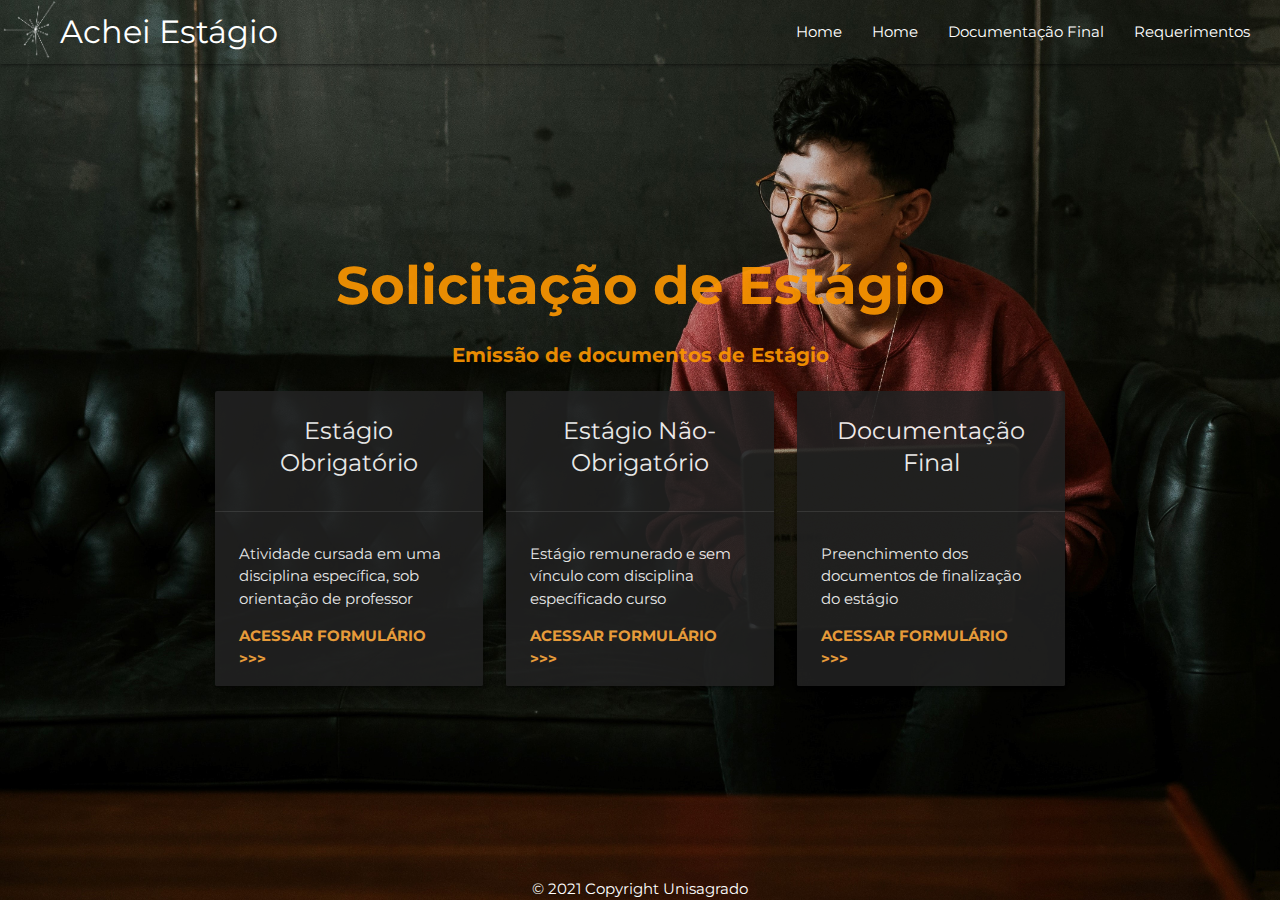
==== src/main/webapp/index.html @ 43e734d6 "primeiro commit" ====
<!DOCTYPE html>
<html lang="en">

<head>
    <meta charset="UTF-8">
    <meta http-equiv="X-UA-Compatible" content="IE=edge">
    <meta name="viewport" content="width=device-width, initial-scale=1.0">
    <title>Achei Estágio</title>

    <!-- Compiled and minified CSS -->
    <link rel="stylesheet" href="https://cdnjs.cloudflare.com/ajax/libs/materialize/1.0.0/css/materialize.min.css">
    <link rel="stylesheet" href="css/style.css">
    <link rel="stylesheet" href="css/fonte.css">
    <link rel= "shortcut icon" href= "Imagens/imgLogo.ico " type= "image/x-icon">
</head>

<body style="background-image: url(Imagens/imgHome.jpg); background-size:cover; ">
    <!-- Dropdown Structure -->
    <ul id= "dropdown1" class="dropdown-content">
        <li><a href="#! ">one</a></li>
        <li><a href="#! ">two</a></li>
        <li class="divider "></li>
        <li><a href="#! ">three</a></li>
    </ul>
    <nav class="transparent ">
        <div class="nav-wrapper ">
            <img src="Imagens/imgLogo.png " style="height: 60px; " alt=" ">
            <a href="index.html " class="brand-logo ">Achei Estágio</a>

            <ul class="right hide-on-med-and-down ">
                <li><a href=" ">Home</a></li>
                <li><a href=" ">Home</a></li>
                <li><a href="badges.html ">Documentação Final</a></li>
                <!-- Dropdown Trigger -->
                <li><a class="dropdown-trigger " href="#! " data-target="dropdown1 ">Requerimentos<i class="material-icons right "></i></a></li>
            </ul>
        </div>
    </nav>
    <div class="container ">
        <div class="row ">
            <div class="col s12 m12 ">

                <h2 class="center orange-text " style="opacity: 0.9; "><b>Solicitação de Estágio</b></h2>

                <h3 class="center " style="font-size: 20px; ">
                    <b class="center orange-text " style="opacity: 0.9; ">Emissão de documentos de Estágio</b></h3>
                <div class=" col s12 m4 ">
                    <div class="card grey darken-4 ">
                        <div class="card-content white-text center ">
                            <span class="card-title "><b> Estágio Obrigatório</b></span>
                            <p>
                                
                            </p>
                        </div>
                        <div class="card-action white-text ">
                            <p> Atividade cursada em uma disciplina específica, sob orientação de professor</p>
                            <a href="dadosPessoais.jsp "><b>Acessar formulário >>> </b></a>
                        </div>
                    </div>
                </div>
                <div class="col s12 m4 ">
                    <div class="card grey darken-4 ">
                        <div class="card-content white-text center ">
                            <span class="card-title "><b> Estágio Não-Obrigatório</b></span>

                        </div>
                        <div class="card-action white-text ">
                            <p>Estágio remunerado e sem vínculo com disciplina específicado curso</p>
                            <a href="# "><b>Acessar formulário >>> </b></a>
                        </div>
                    </div>
                </div>
                <div class="col s12 m4 ">
                    <div class="card grey darken-4 ">
                        <div class="card-content white-text center ">
                            <span class="card-title "><b>Documentação Final</b></span>

                        </div>
                        <div class="card-action white-text ">
                            <p>Preenchimento dos documentos de finalização do estágio</p>
                            <a href="# "><b>Acessar formulário >>> </b></a>
                        </div>
                    </div>
                </div>
            </div>
        </div>
    </div>
    <footer class="page-footer-home ">

        <div class="footer-copyright ">
            <div class="container white-text ">
                © 2021 Copyright Unisagrado
                <a class="grey-text text-lighten-4 right " href="#! "></a>
            </div>
        </div>
    </footer>
    <script>
        M.AutoInit();
    </script>
    <!-- JQuery -->
    <script src= "https://code.jquery.com/jquery-3.6.0.js" integrity= "sha256-H+K7U5CnXl1h5ywQfKtSj8PCmoN9aaq30gDh27Xc0jk=" crossorigin= "anonymous"></script>

    <!-- Compiled and minified JavaScript -->
    <script src=" https://cdnjs.cloudflare.com/ajax/libs/materialize/1.0.0/js/materialize.min.js "></script>

    <script>
        $(".dropdown-trigger ").dropdown();
    </script>
</body>

</html>
---- src/main/webapp/css/style.css ----
@import url('https://fonts.googleapis.com/css2?family=Montserrat&display=swap');
body {
    display: flex;
    min-height: 100vh;
    flex-direction: column;
    background-color: #e0f2f1;
    font-family: 'Montserrat', sans-serif;
}

.transparent {
    background-color: rgba(0, 0, 0, 0);
}

.container {
    flex: 1 0 auto;
}

.container {
    display: flex;
    justify-content: center;
    align-items: center;
}

.card {
    opacity: 0.9;
}
---- src/main/webapp/css/fonte.css ----
@import url('https://fonts.googleapis.com/css2?family=Montserrat&display=swap');
body {
    font-family: 'Montserrat', sans-serif;
}
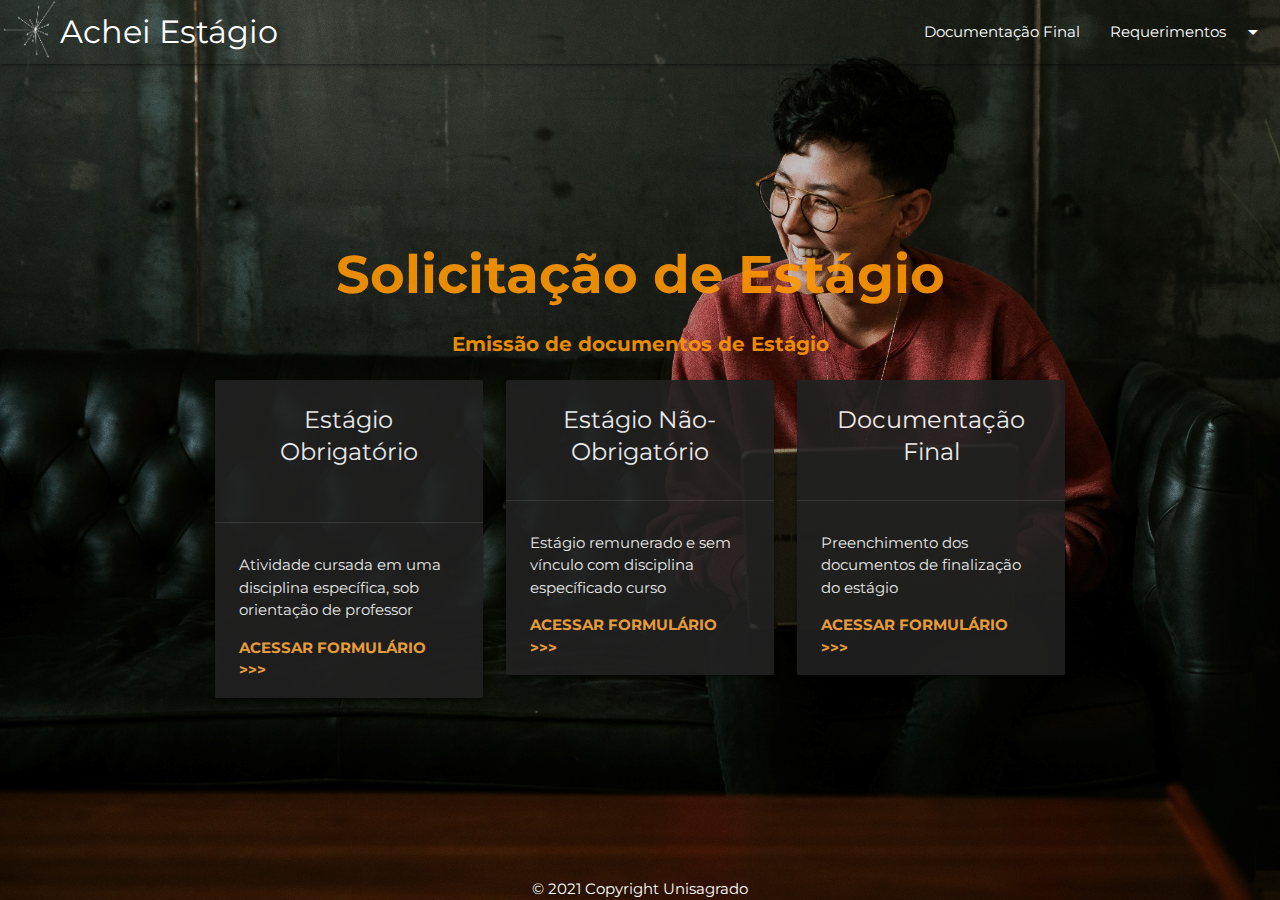
==== commit 771775d9: "versão final" ====
--- a/src/main/webapp/index.html
+++ b/src/main/webapp/index.html
@@ -1,5 +1,5 @@
 <!DOCTYPE html>
-<html lang="en">
+<html lang="pt-br">
 
 <head>
     <meta charset="UTF-8">
@@ -12,30 +12,31 @@
     <link rel="stylesheet" href="css/style.css">
     <link rel="stylesheet" href="css/fonte.css">
     <link rel= "shortcut icon" href= "Imagens/imgLogo.ico " type= "image/x-icon">
+    <link href="https://fonts.googleapis.com/icon?family=Material+Icons" rel="stylesheet">
+    <link rel="stylesheet" href="css/fonte.css">
 </head>
 
 <body style="background-image: url(Imagens/imgHome.jpg); background-size:cover; ">
+    
+    <!--navbar--->
     <!-- Dropdown Structure -->
     <ul id= "dropdown1" class="dropdown-content">
-        <li><a href="#! ">one</a></li>
-        <li><a href="#! ">two</a></li>
-        <li class="divider "></li>
-        <li><a href="#! ">three</a></li>
+        <li><a href="dadosPessoais.jsp">Estágio Obrigatório</a></li>
+        <li><a href="dadosPessoaisNaoObr.jsp">Estágio Não-Obrigatório</a></li>
     </ul>
-    <nav class="transparent ">
+    <nav class="transparent">
         <div class="nav-wrapper ">
             <img src="Imagens/imgLogo.png " style="height: 60px; " alt=" ">
-            <a href="index.html " class="brand-logo ">Achei Estágio</a>
+            <a href="index.html" class="brand-logo ">Achei Estágio</a>
 
-            <ul class="right hide-on-med-and-down ">
-                <li><a href=" ">Home</a></li>
-                <li><a href=" ">Home</a></li>
-                <li><a href="badges.html ">Documentação Final</a></li>
+            <ul class="right hide-on-med-and-down">
+                <li><a href="doc_final.jsp">Documentação Final</a></li>
                 <!-- Dropdown Trigger -->
-                <li><a class="dropdown-trigger " href="#! " data-target="dropdown1 ">Requerimentos<i class="material-icons right "></i></a></li>
-            </ul>
+                <li><a class="dropdown-trigger" href="#" data-target="dropdown1">Requerimentos<i class="material-icons right">arrow_drop_down</i></a></li>
+              </ul>
         </div>
     </nav>
+    <!--navbar--->
     <div class="container ">
         <div class="row ">
             <div class="col s12 m12 ">
@@ -47,14 +48,14 @@
                 <div class=" col s12 m4 ">
                     <div class="card grey darken-4 ">
                         <div class="card-content white-text center ">
-                            <span class="card-title "><b> Estágio Obrigatório</b></span>
+                            <span class="card-title "><b> Estágio Obrigatório</b></span><br>
                             <p>
                                 
                             </p>
                         </div>
                         <div class="card-action white-text ">
                             <p> Atividade cursada em uma disciplina específica, sob orientação de professor</p>
-                            <a href="dadosPessoais.jsp "><b>Acessar formulário >>> </b></a>
+                            <a href="dadosPessoais.jsp"><b>Acessar formulário >>> </b></a>
                         </div>
                     </div>
                 </div>
@@ -66,7 +67,7 @@
                         </div>
                         <div class="card-action white-text ">
                             <p>Estágio remunerado e sem vínculo com disciplina específicado curso</p>
-                            <a href="# "><b>Acessar formulário >>> </b></a>
+                            <a href="dadosPessoaisNaoObr.jsp"><b>Acessar formulário >>> </b></a>
                         </div>
                     </div>
                 </div>
@@ -78,7 +79,7 @@
                         </div>
                         <div class="card-action white-text ">
                             <p>Preenchimento dos documentos de finalização do estágio</p>
-                            <a href="# "><b>Acessar formulário >>> </b></a>
+                            <a href="doc_final.jsp"><b>Acessar formulário >>> </b></a>
                         </div>
                     </div>
                 </div>
@@ -98,7 +99,7 @@
         M.AutoInit();
     </script>
     <!-- JQuery -->
-    <script src= "https://code.jquery.com/jquery-3.6.0.js" integrity= "sha256-H+K7U5CnXl1h5ywQfKtSj8PCmoN9aaq30gDh27Xc0jk=" crossorigin= "anonymous"></script>
+    <script src= "https://code.jquery.com/jquery-3.6.0.js" integrity= "sha256-H+K7U5CnXl1h5ywQfKtSj8PCmoN9aaq30gDh27Xc0jk=" crossorigin="anonymous"></script>
 
     <!-- Compiled and minified JavaScript -->
     <script src=" https://cdnjs.cloudflare.com/ajax/libs/materialize/1.0.0/js/materialize.min.js "></script>
